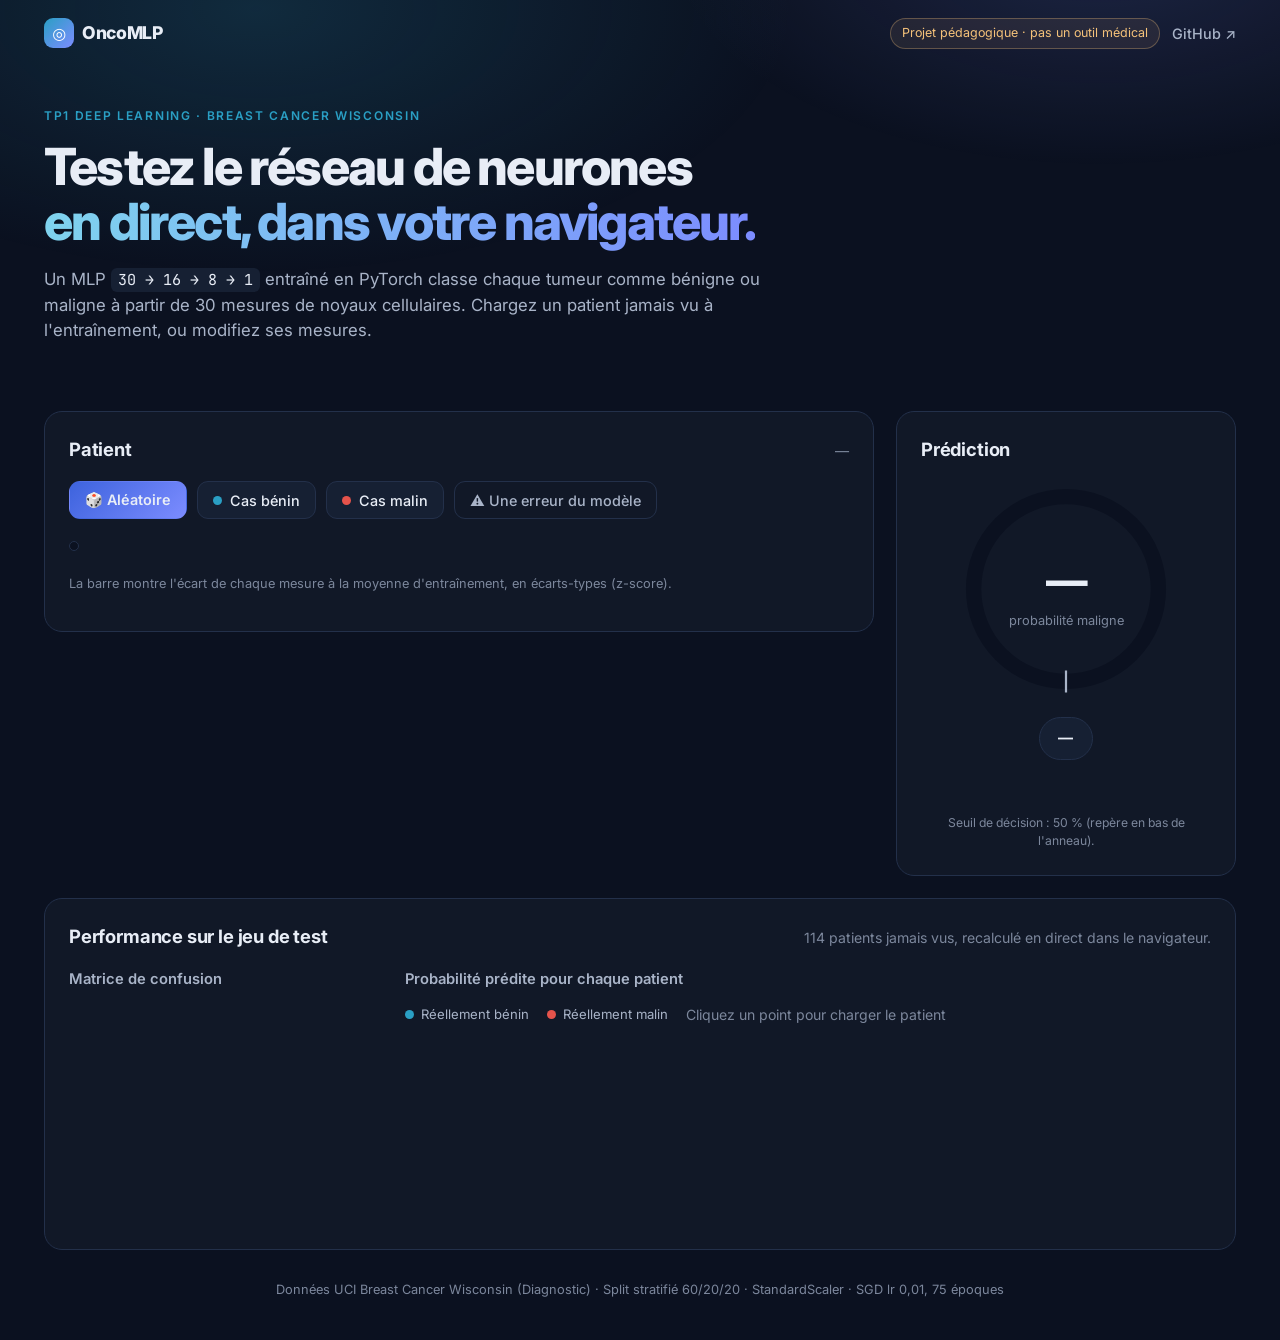
==== src/index.html @ f8999259 "Page autonome : CSS, JS et modèle intégrés dans docs/index.html Corrige l'affichage sans CSS quand l" ====
<!doctype html>
<html lang="fr">
<head>
  <meta charset="utf-8">
  <meta name="viewport" content="width=device-width, initial-scale=1">
  <title>OncoMLP · Testeur du modèle du TP1 Deep Learning</title>
  <link rel="preconnect" href="https://fonts.googleapis.com">
  <link rel="preconnect" href="https://fonts.gstatic.com" crossorigin>
  <link href="https://fonts.googleapis.com/css2?family=Inter:wght@400;500;600;700;800&family=JetBrains+Mono:wght@500&display=swap" rel="stylesheet">
  <link rel="stylesheet" href="style.css">
</head>
<body>
  <div class="glow"></div>

  <nav class="topbar">
    <div class="brand"><span class="logo">◎</span> OncoMLP</div>
    <div class="nav-right">
      <span class="pill-warn">Projet pédagogique · pas un outil médical</span>
      <a class="gh" href="https://github.com/diarraaaa/breast-cancer-mlp-demo" target="_blank" rel="noopener">GitHub ↗</a>
    </div>
  </nav>

  <header class="hero">
    <p class="eyebrow">TP1 Deep Learning · Breast Cancer Wisconsin</p>
    <h1>Testez le réseau de neurones<br><span class="grad">en direct, dans votre navigateur.</span></h1>
    <p class="lead">Un MLP <code>30 → 16 → 8 → 1</code> entraîné en PyTorch classe chaque tumeur comme bénigne ou maligne
      à partir de 30 mesures de noyaux cellulaires. Chargez un patient jamais vu à l'entraînement, ou modifiez ses mesures.</p>
    <div class="kpis" id="kpis"></div>
  </header>

  <main class="layout">
    <section class="panel inputs">
      <div class="panel-head">
        <h2>Patient</h2>
        <p class="muted" id="source">—</p>
      </div>
      <div class="actions">
        <button class="btn primary" id="btn-random">🎲 Aléatoire</button>
        <button class="btn" id="btn-benign"><i class="dot benign"></i>Cas bénin</button>
        <button class="btn" id="btn-malignant"><i class="dot malignant"></i>Cas malin</button>
        <button class="btn ghost" id="btn-error">⚠ Une erreur du modèle</button>
      </div>
      <div class="tabs" role="tablist" id="tabs"></div>
      <p class="hint">La barre montre l'écart de chaque mesure à la moyenne d'entraînement, en écarts-types (z-score).</p>
      <div class="features" id="features"></div>
    </section>

    <aside class="panel result">
      <h2>Prédiction</h2>
      <div class="ring-wrap">
        <svg viewBox="0 0 200 200" class="ring">
          <circle cx="100" cy="100" r="84" class="ring-track"/>
          <circle cx="100" cy="100" r="84" class="ring-fill" id="ring-fill"/>
          <line x1="6" y1="100" x2="26" y2="100" class="ring-tick"/>
        </svg>
        <div class="ring-center">
          <div class="ring-value" id="ring-value">—</div>
          <div class="ring-label">probabilité maligne</div>
        </div>
      </div>
      <div class="verdict" id="verdict">—</div>
      <div class="truth" id="truth"></div>
      <p class="fine">Seuil de décision : 50 % (repère en bas de l'anneau).</p>
    </aside>
  </main>

  <section class="panel eval">
    <div class="panel-head">
      <h2>Performance sur le jeu de test</h2>
      <p class="muted">114 patients jamais vus, recalculé en direct dans le navigateur.</p>
    </div>
    <div class="eval-grid">
      <div>
        <h3>Matrice de confusion</h3>
        <div class="cm" id="cm"></div>
      </div>
      <div class="strip-wrap">
        <h3>Probabilité prédite pour chaque patient</h3>
        <div class="legend">
          <span><i class="dot benign"></i>Réellement bénin</span>
          <span><i class="dot malignant"></i>Réellement malin</span>
          <span class="muted">Cliquez un point pour charger le patient</span>
        </div>
        <div class="strip" id="strip"></div>
      </div>
    </div>
  </section>

  <footer>
    Données UCI Breast Cancer Wisconsin (Diagnostic) · Split stratifié 60/20/20 · StandardScaler · SGD lr 0,01, 75 époques
  </footer>

  <div class="tooltip" id="tooltip"></div>
  <script src="app.js"></script>
</body>
</html>
---- src/style.css ----
:root {
  --bg: #0b1120;
  --surface: #111827;
  --surface-2: #162033;
  --border: #23304a;
  --text: #e8edf6;
  --text-2: #a9b4c8;
  --muted: #7c879c;
  --benign: #2a9fc4;
  --malignant: #e5534b;
  --accent: #7c8cff;
  --radius: 18px;
}
* { box-sizing: border-box; }
html { scroll-behavior: smooth; }
body {
  margin: 0; min-height: 100vh; background: var(--bg); color: var(--text);
  font-family: "Inter", system-ui, sans-serif; font-size: 15px; line-height: 1.5;
}
.glow {
  position: fixed; inset: -20vh -10vw auto; height: 70vh; z-index: -1; pointer-events: none;
  background: radial-gradient(50% 60% at 25% 30%, rgba(42, 159, 196, .18), transparent 70%),
              radial-gradient(40% 50% at 80% 20%, rgba(124, 140, 255, .16), transparent 70%);
}
code { font-family: "JetBrains Mono", monospace; font-size: .9em; background: var(--surface-2); padding: 2px 7px; border-radius: 6px; color: var(--text); }
.muted { color: var(--muted); margin: 0; font-size: .88rem; }

/* Top bar */
.topbar { max-width: 1240px; margin: 0 auto; padding: 18px 24px; display: flex; align-items: center; justify-content: space-between; gap: 12px; }
.brand { font-weight: 800; letter-spacing: -.02em; font-size: 1.1rem; display: flex; align-items: center; gap: 8px; }
.logo { display: grid; place-items: center; width: 30px; height: 30px; border-radius: 9px; background: linear-gradient(135deg, var(--benign), var(--accent)); color: #fff; font-size: 1rem; }
.nav-right { display: flex; align-items: center; gap: 12px; }
.pill-warn { font-size: .78rem; color: #f5c27a; border: 1px solid rgba(245, 194, 122, .3); background: rgba(245, 194, 122, .08); padding: 5px 11px; border-radius: 999px; }
.gh { color: var(--text-2); text-decoration: none; font-size: .9rem; font-weight: 500; }
.gh:hover { color: var(--text); }

/* Hero */
.hero { max-width: 1240px; margin: 0 auto; padding: 40px 24px 10px; }
.eyebrow { text-transform: uppercase; letter-spacing: .14em; font-size: .75rem; font-weight: 600; color: var(--benign); margin: 0 0 14px; }
h1 { font-size: clamp(2rem, 4.2vw, 3.2rem); line-height: 1.08; letter-spacing: -.035em; margin: 0 0 18px; font-weight: 800; }
.grad { background: linear-gradient(90deg, #7fd3ee, var(--accent)); -webkit-background-clip: text; background-clip: text; color: transparent; }
.lead { max-width: 720px; color: var(--text-2); font-size: 1.05rem; margin: 0 0 30px; }
.kpis { display: grid; grid-template-columns: repeat(auto-fit, minmax(150px, 1fr)); gap: 14px; }
.kpi { background: var(--surface); border: 1px solid var(--border); border-radius: 14px; padding: 16px 18px; }
.kpi-value { font-size: 1.9rem; font-weight: 700; letter-spacing: -.03em; font-variant-numeric: tabular-nums; }
.kpi-label { color: var(--text-2); font-size: .85rem; font-weight: 500; }
.kpi-note { color: var(--muted); font-size: .76rem; margin-top: 2px; }

/* Layout */
.layout { max-width: 1240px; margin: 28px auto 0; padding: 0 24px; display: grid; grid-template-columns: minmax(0, 1fr) 340px; gap: 22px; align-items: start; }
.panel { background: var(--surface); border: 1px solid var(--border); border-radius: var(--radius); padding: 24px; }
.panel h2 { margin: 0; font-size: 1.15rem; letter-spacing: -.01em; }
.panel h3 { margin: 0 0 14px; font-size: .92rem; font-weight: 600; color: var(--text-2); }
.panel-head { display: flex; justify-content: space-between; align-items: baseline; gap: 16px; flex-wrap: wrap; margin-bottom: 18px; }

/* Buttons */
.actions { display: flex; flex-wrap: wrap; gap: 10px; margin-bottom: 22px; }
.btn {
  display: inline-flex; align-items: center; gap: 8px; border: 1px solid var(--border); background: var(--surface-2);
  color: var(--text); border-radius: 11px; padding: 9px 15px; font: 500 .9rem "Inter", sans-serif; cursor: pointer;
  transition: border-color .15s, transform .15s, background .15s;
}
.btn:hover { border-color: #3a4a6b; transform: translateY(-1px); }
.btn.primary { background: linear-gradient(135deg, #3d63dd, var(--accent)); border-color: transparent; font-weight: 600; }
.btn.ghost { background: transparent; color: var(--text-2); }
.dot { display: inline-block; width: 9px; height: 9px; border-radius: 50%; }
.dot.benign { background: var(--benign); }
.dot.malignant { background: var(--malignant); }

/* Tabs */
.tabs { display: inline-flex; background: var(--bg); border: 1px solid var(--border); border-radius: 12px; padding: 4px; gap: 4px; margin-bottom: 10px; }
.tab { border: 0; background: transparent; color: var(--text-2); font: 500 .86rem "Inter", sans-serif; padding: 7px 14px; border-radius: 9px; cursor: pointer; }
.tab.active { background: var(--surface-2); color: var(--text); box-shadow: 0 1px 0 rgba(255,255,255,.04) inset; }
.hint { color: var(--muted); font-size: .8rem; margin: 6px 0 14px; }

/* Features */
.features { display: grid; grid-template-columns: repeat(auto-fit, minmax(330px, 1fr)); gap: 4px 26px; }
.feat { display: grid; grid-template-columns: 1fr 96px 96px; align-items: center; gap: 12px; padding: 8px 0; border-bottom: 1px solid rgba(35, 48, 74, .6); }
.feat-name { font-size: .88rem; color: var(--text-2); white-space: nowrap; overflow: hidden; text-overflow: ellipsis; }
.zbar { position: relative; height: 8px; background: var(--bg); border-radius: 4px; }
.zbar::after { content: ""; position: absolute; left: 50%; top: -3px; bottom: -3px; width: 1px; background: #3a4a6b; }
.zbar-fill { position: absolute; top: 0; bottom: 0; background: #8796b8; border-radius: 4px; transition: left .25s, width .25s; }
.feat input {
  width: 100%; background: var(--bg); border: 1px solid var(--border); color: var(--text); border-radius: 8px;
  padding: 6px 9px; font: 500 .85rem "JetBrains Mono", monospace; text-align: right; outline: none;
}
.feat input:focus { border-color: var(--accent); box-shadow: 0 0 0 3px rgba(124, 140, 255, .18); }

/* Result */
.result { position: sticky; top: 20px; text-align: center; }
.result h2 { text-align: left; }
.ring-wrap { position: relative; width: 220px; height: 220px; margin: 16px auto 8px; }
.ring { width: 100%; height: 100%; transform: rotate(-90deg); }
.ring-track { fill: none; stroke: var(--bg); stroke-width: 14; }
.ring-fill { fill: none; stroke: var(--benign); stroke-width: 14; stroke-linecap: round; stroke-dasharray: 527.8; stroke-dashoffset: 527.8; transition: stroke-dashoffset .6s cubic-bezier(.2,.8,.2,1), stroke .3s; }
.ring-tick { stroke: var(--text-2); stroke-width: 2; }
.ring-center { position: absolute; inset: 0; display: grid; place-content: center; }
.ring-value { font-size: 2.6rem; font-weight: 800; letter-spacing: -.04em; font-variant-numeric: tabular-nums; }
.ring-label { color: var(--muted); font-size: .8rem; }
.verdict { display: inline-flex; align-items: center; gap: 9px; margin-top: 10px; padding: 9px 18px; border-radius: 999px; font-weight: 700; letter-spacing: .02em; background: var(--surface-2); border: 1px solid var(--border); }
.verdict.benign { border-color: rgba(42, 159, 196, .5); background: rgba(42, 159, 196, .12); }
.verdict.malignant { border-color: rgba(229, 83, 75, .55); background: rgba(229, 83, 75, .12); }
.truth { margin-top: 16px; font-size: .9rem; color: var(--text-2); min-height: 1.4em; }
.truth .ok { color: #4fc38a; font-weight: 600; }
.truth .ko { color: #f08a84; font-weight: 600; }
.fine { color: var(--muted); font-size: .76rem; margin: 18px 0 0; }

/* Evaluation */
.eval { max-width: 1192px; margin: 22px auto 0; }
.eval-grid { display: grid; grid-template-columns: 300px minmax(0, 1fr); gap: 36px; }
.cm { display: grid; grid-template-columns: auto 1fr 1fr; gap: 2px; font-size: .82rem; }
.cm .axis { color: var(--muted); display: grid; place-items: center; padding: 6px; text-align: center; }
.cm .cell { border-radius: 10px; padding: 18px 8px; text-align: center; cursor: default; }
.cm .cell b { display: block; font-size: 1.7rem; font-weight: 700; color: var(--text); }
.cm .cell span { color: var(--text-2); font-size: .76rem; }
.legend { display: flex; gap: 18px; flex-wrap: wrap; font-size: .82rem; color: var(--text-2); margin-bottom: 8px; }
.legend span { display: inline-flex; align-items: center; gap: 7px; }
.strip { position: relative; height: 190px; margin-top: 10px; }
.strip .axis-line { position: absolute; left: 0; right: 0; bottom: 24px; height: 1px; background: var(--border); }
.strip .thr { position: absolute; top: 0; bottom: 24px; width: 0; border-left: 1px dashed #56648a; }
.strip .thr-label { position: absolute; top: -2px; transform: translateX(6px); font-size: .74rem; color: var(--muted); white-space: nowrap; }
.strip .tick { position: absolute; bottom: 0; transform: translateX(-50%); font-size: .74rem; color: var(--muted); white-space: nowrap; }
.strip .tick:first-of-type { transform: none; }
.strip .tick:last-of-type { transform: translateX(-100%); }
.strip .pt { position: absolute; width: 10px; height: 10px; margin: -5px 0 0 -5px; border-radius: 50%; box-shadow: 0 0 0 2px var(--surface); cursor: pointer; transition: transform .15s; }
.strip .pt::before { content: ""; position: absolute; inset: -6px; }
.strip .pt:hover, .strip .pt.current { transform: scale(1.6); z-index: 2; }
.strip .pt.current { box-shadow: 0 0 0 2px var(--surface), 0 0 0 4px var(--text); }

.tooltip { position: fixed; pointer-events: none; background: #1d2840; border: 1px solid #33425f; color: var(--text); padding: 8px 11px; border-radius: 9px; font-size: .8rem; box-shadow: 0 8px 24px rgba(0,0,0,.35); opacity: 0; transition: opacity .12s; z-index: 10; max-width: 260px; }
.tooltip.show { opacity: 1; }

footer { max-width: 1240px; margin: 0 auto; padding: 30px 24px 40px; color: var(--muted); font-size: .8rem; text-align: center; }

@media (max-width: 920px) {
  .layout { grid-template-columns: 1fr; }
  .result { position: static; order: -1; }
  .eval-grid { grid-template-columns: 1fr; }
  .eval { margin: 22px 24px 0; }
}
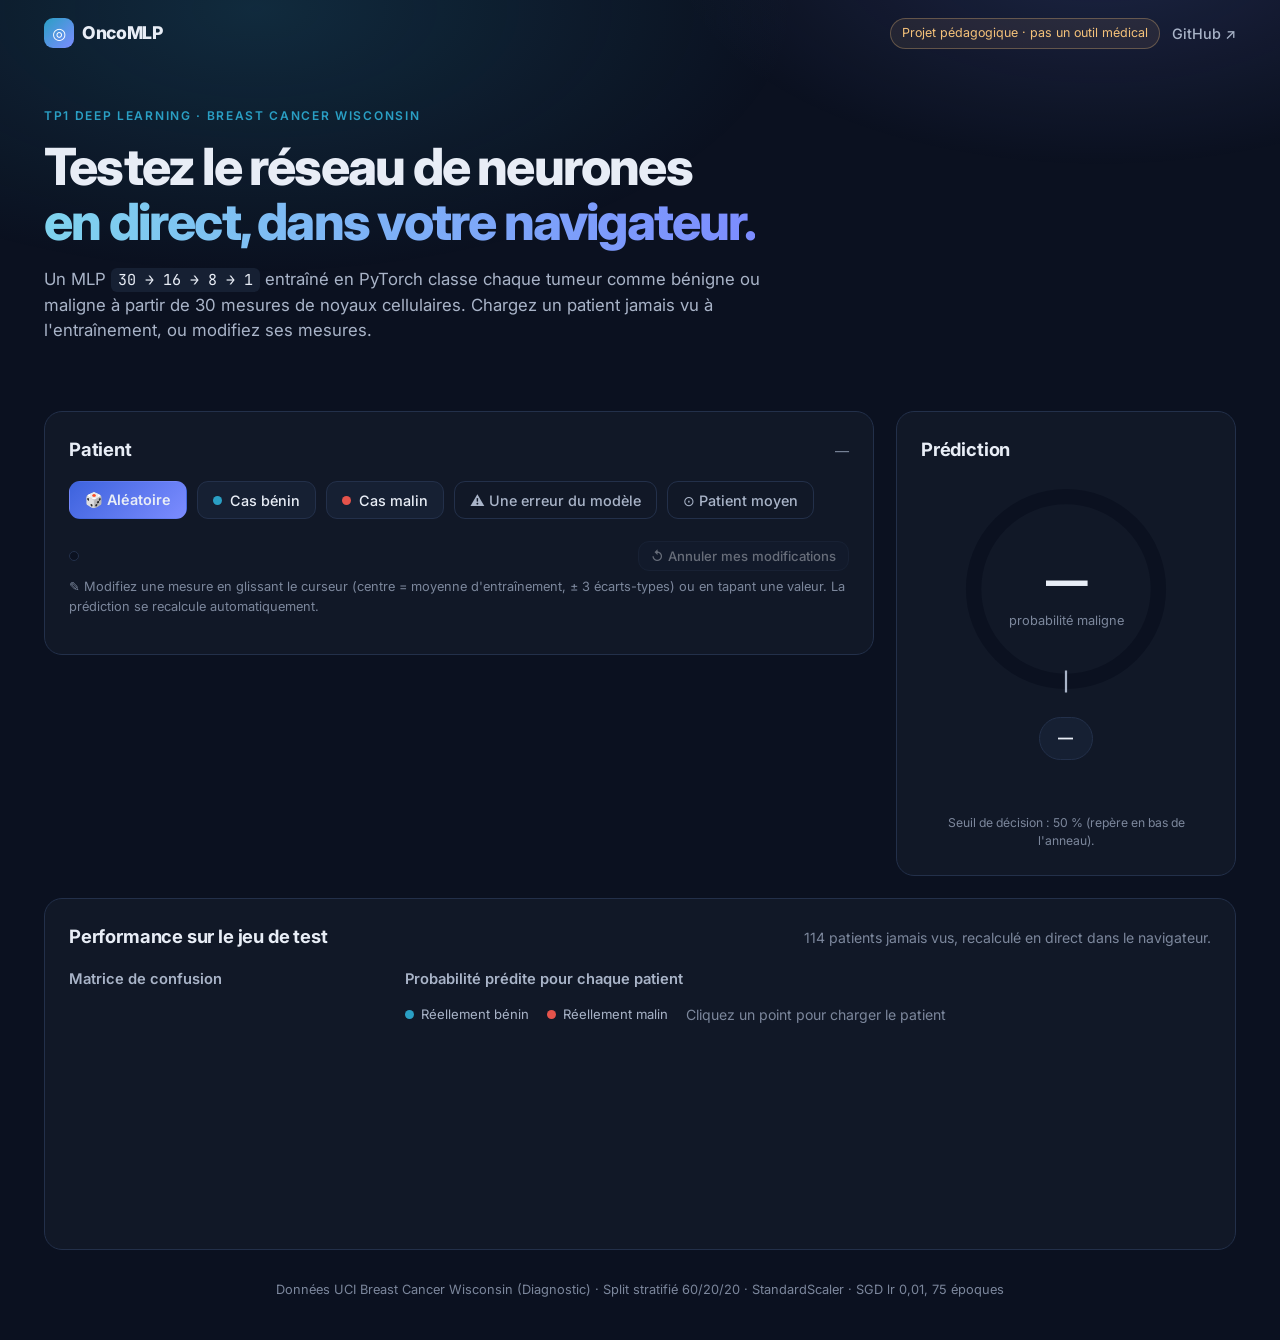
==== commit 5490842a: "Curseurs pour modifier les mesures + animation de chargement de la prédiction - curseur ± 3 écarts-t" ====
--- a/src/index.html
+++ b/src/index.html
@@ -39,13 +39,21 @@
         <button class="btn" id="btn-benign"><i class="dot benign"></i>Cas bénin</button>
         <button class="btn" id="btn-malignant"><i class="dot malignant"></i>Cas malin</button>
         <button class="btn ghost" id="btn-error">⚠ Une erreur du modèle</button>
+        <button class="btn ghost" id="btn-mean">⊙ Patient moyen</button>
       </div>
-      <div class="tabs" role="tablist" id="tabs"></div>
-      <p class="hint">La barre montre l'écart de chaque mesure à la moyenne d'entraînement, en écarts-types (z-score).</p>
+      <div class="toolbar">
+        <div class="tabs" role="tablist" id="tabs"></div>
+        <div class="edit-tools">
+          <span class="edit-count" id="edit-count"></span>
+          <button class="btn small" id="btn-reset" disabled>↺ Annuler mes modifications</button>
+        </div>
+      </div>
+      <p class="hint">✎ Modifiez une mesure en glissant le curseur (centre = moyenne d'entraînement, ± 3 écarts-types)
+        ou en tapant une valeur. La prédiction se recalcule automatiquement.</p>
       <div class="features" id="features"></div>
     </section>
 
-    <aside class="panel result">
+    <aside class="panel result" id="result">
       <h2>Prédiction</h2>
       <div class="ring-wrap">
         <svg viewBox="0 0 200 200" class="ring">
--- a/src/style.css
+++ b/src/style.css
@@ -75,16 +75,50 @@
 
 /* Features */
 .features { display: grid; grid-template-columns: repeat(auto-fit, minmax(330px, 1fr)); gap: 4px 26px; }
-.feat { display: grid; grid-template-columns: 1fr 96px 96px; align-items: center; gap: 12px; padding: 8px 0; border-bottom: 1px solid rgba(35, 48, 74, .6); }
+.feat { display: grid; grid-template-columns: minmax(0, 1fr) 130px 96px; align-items: center; gap: 12px; padding: 8px 0; border-bottom: 1px solid rgba(35, 48, 74, .6); }
 .feat-name { font-size: .88rem; color: var(--text-2); white-space: nowrap; overflow: hidden; text-overflow: ellipsis; }
-.zbar { position: relative; height: 8px; background: var(--bg); border-radius: 4px; }
-.zbar::after { content: ""; position: absolute; left: 50%; top: -3px; bottom: -3px; width: 1px; background: #3a4a6b; }
-.zbar-fill { position: absolute; top: 0; bottom: 0; background: #8796b8; border-radius: 4px; transition: left .25s, width .25s; }
-.feat input {
+.feat.edited .feat-name { color: var(--text); font-weight: 600; }
+.feat.edited .feat-name::before { content: "✎ "; color: var(--accent); }
+.feat input[type=number] {
   width: 100%; background: var(--bg); border: 1px solid var(--border); color: var(--text); border-radius: 8px;
   padding: 6px 9px; font: 500 .85rem "JetBrains Mono", monospace; text-align: right; outline: none;
 }
-.feat input:focus { border-color: var(--accent); box-shadow: 0 0 0 3px rgba(124, 140, 255, .18); }
+.feat.edited input[type=number] { border-color: rgba(124, 140, 255, .55); }
+.feat input[type=number]:focus { border-color: var(--accent); box-shadow: 0 0 0 3px rgba(124, 140, 255, .18); }
+
+/* Curseur : piste sombre, repère central = moyenne, remplissage du centre à la valeur */
+.feat input[type=range] {
+  -webkit-appearance: none; appearance: none; width: 100%; height: 22px; margin: 0; background: transparent; cursor: pointer;
+  --from: 50%; --to: 50%;
+}
+.feat input[type=range]::-webkit-slider-runnable-track {
+  height: 6px; border-radius: 3px;
+  background:
+    linear-gradient(#3a4a6b, #3a4a6b) 50% 0 / 1px 100% no-repeat,
+    linear-gradient(90deg, transparent var(--from), #8796b8 var(--from), #8796b8 var(--to), transparent var(--to)),
+    var(--bg);
+}
+.feat input[type=range]::-moz-range-track {
+  height: 6px; border-radius: 3px;
+  background:
+    linear-gradient(#3a4a6b, #3a4a6b) 50% 0 / 1px 100% no-repeat,
+    linear-gradient(90deg, transparent var(--from), #8796b8 var(--from), #8796b8 var(--to), transparent var(--to)),
+    var(--bg);
+}
+.feat input[type=range]::-webkit-slider-thumb {
+  -webkit-appearance: none; width: 14px; height: 14px; margin-top: -4px; border-radius: 50%;
+  background: var(--text); border: 2px solid var(--surface); box-shadow: 0 0 0 1px #56648a; transition: transform .12s;
+}
+.feat input[type=range]::-moz-range-thumb { width: 12px; height: 12px; border-radius: 50%; background: var(--text); border: 2px solid var(--surface); }
+.feat input[type=range]:hover::-webkit-slider-thumb, .feat input[type=range]:active::-webkit-slider-thumb { transform: scale(1.25); box-shadow: 0 0 0 4px rgba(124, 140, 255, .25); }
+.feat.edited input[type=range]::-webkit-slider-thumb { background: var(--accent); }
+
+.toolbar { display: flex; justify-content: space-between; align-items: center; gap: 12px; flex-wrap: wrap; margin-bottom: 4px; }
+.toolbar .tabs { margin-bottom: 0; }
+.edit-tools { display: flex; align-items: center; gap: 10px; }
+.edit-count { font-size: .8rem; color: var(--accent); font-weight: 600; }
+.btn.small { padding: 6px 12px; font-size: .82rem; }
+.btn:disabled { opacity: .4; cursor: default; transform: none; }
 
 /* Result */
 .result { position: sticky; top: 20px; text-align: center; }
@@ -103,6 +137,17 @@
 .truth { margin-top: 16px; font-size: .9rem; color: var(--text-2); min-height: 1.4em; }
 .truth .ok { color: #4fc38a; font-weight: 600; }
 .truth .ko { color: #f08a84; font-weight: 600; }
+.truth .delta { color: var(--muted); font-size: .82rem; }
+
+/* Chargement de la prédiction */
+@keyframes spin { from { transform: rotate(-90deg); } to { transform: rotate(270deg); } }
+@keyframes pulse { 50% { opacity: .45; } }
+.result.loading .ring { animation: spin .9s linear infinite; }
+.result.loading .ring-fill { stroke: var(--accent) !important; stroke-dashoffset: 400 !important; transition: none; }
+.result.loading .ring-tick { opacity: 0; }
+.result.loading .ring-label { animation: pulse 1s ease-in-out infinite; }
+.result.loading .verdict { color: var(--text-2); }
+.spinner { width: 14px; height: 14px; border-radius: 50%; border: 2px solid var(--border); border-top-color: var(--accent); animation: spin .7s linear infinite; }
 .fine { color: var(--muted); font-size: .76rem; margin: 18px 0 0; }
 
 /* Evaluation */
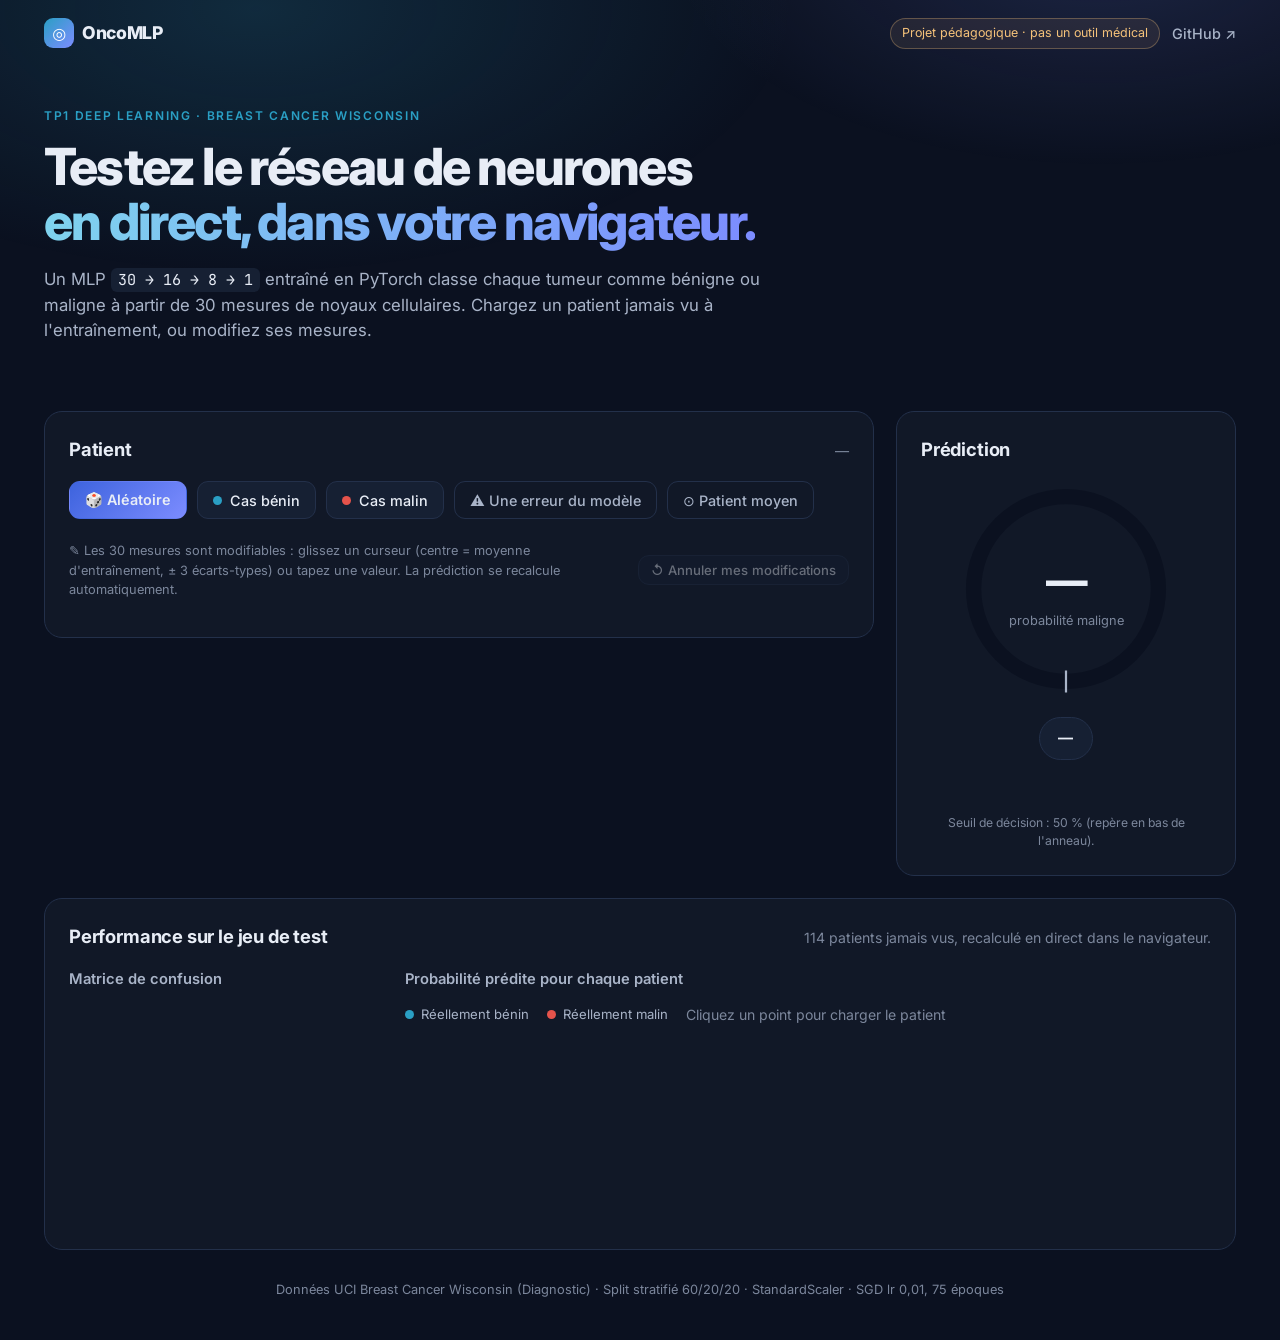
==== commit a4be7373: "Affiche les 30 mesures en même temps (3 blocs au lieu d'onglets) Co-Authored-By: Claude Opus 5.5 <no" ====
--- a/src/index.html
+++ b/src/index.html
@@ -42,14 +42,14 @@
         <button class="btn ghost" id="btn-mean">⊙ Patient moyen</button>
       </div>
       <div class="toolbar">
-        <div class="tabs" role="tablist" id="tabs"></div>
+        <p class="hint">✎ Les 30 mesures sont modifiables : glissez un curseur (centre = moyenne d'entraînement,
+          ± 3 écarts-types) ou tapez une valeur. La prédiction se recalcule automatiquement.</p>
         <div class="edit-tools">
           <span class="edit-count" id="edit-count"></span>
           <button class="btn small" id="btn-reset" disabled>↺ Annuler mes modifications</button>
         </div>
       </div>
-      <p class="hint">✎ Modifiez une mesure en glissant le curseur (centre = moyenne d'entraînement, ± 3 écarts-types)
-        ou en tapant une valeur. La prédiction se recalcule automatiquement.</p>
+
       <div class="features" id="features"></div>
     </section>
 
--- a/src/style.css
+++ b/src/style.css
@@ -67,14 +67,13 @@
 .dot.benign { background: var(--benign); }
 .dot.malignant { background: var(--malignant); }
 
-/* Tabs */
-.tabs { display: inline-flex; background: var(--bg); border: 1px solid var(--border); border-radius: 12px; padding: 4px; gap: 4px; margin-bottom: 10px; }
-.tab { border: 0; background: transparent; color: var(--text-2); font: 500 .86rem "Inter", sans-serif; padding: 7px 14px; border-radius: 9px; cursor: pointer; }
-.tab.active { background: var(--surface-2); color: var(--text); box-shadow: 0 1px 0 rgba(255,255,255,.04) inset; }
 .hint { color: var(--muted); font-size: .8rem; margin: 6px 0 14px; }
 
 /* Features */
-.features { display: grid; grid-template-columns: repeat(auto-fit, minmax(330px, 1fr)); gap: 4px 26px; }
+.features { display: flex; flex-direction: column; gap: 22px; }
+.feat-group h3 { margin: 0 0 4px; font-size: .78rem; text-transform: uppercase; letter-spacing: .1em; color: var(--benign); font-weight: 700; }
+.feat-group h3 span { text-transform: none; letter-spacing: 0; color: var(--muted); font-weight: 500; margin-left: 6px; font-size: .8rem; }
+.feat-grid { display: grid; grid-template-columns: repeat(auto-fit, minmax(330px, 1fr)); gap: 0 26px; }
 .feat { display: grid; grid-template-columns: minmax(0, 1fr) 130px 96px; align-items: center; gap: 12px; padding: 8px 0; border-bottom: 1px solid rgba(35, 48, 74, .6); }
 .feat-name { font-size: .88rem; color: var(--text-2); white-space: nowrap; overflow: hidden; text-overflow: ellipsis; }
 .feat.edited .feat-name { color: var(--text); font-weight: 600; }
@@ -113,8 +112,8 @@
 .feat input[type=range]:hover::-webkit-slider-thumb, .feat input[type=range]:active::-webkit-slider-thumb { transform: scale(1.25); box-shadow: 0 0 0 4px rgba(124, 140, 255, .25); }
 .feat.edited input[type=range]::-webkit-slider-thumb { background: var(--accent); }
 
-.toolbar { display: flex; justify-content: space-between; align-items: center; gap: 12px; flex-wrap: wrap; margin-bottom: 4px; }
-.toolbar .tabs { margin-bottom: 0; }
+.toolbar { display: flex; justify-content: space-between; align-items: center; gap: 16px; flex-wrap: wrap; margin-bottom: 14px; }
+.toolbar .hint { flex: 1 1 380px; margin: 0; }
 .edit-tools { display: flex; align-items: center; gap: 10px; }
 .edit-count { font-size: .8rem; color: var(--accent); font-weight: 600; }
 .btn.small { padding: 6px 12px; font-size: .82rem; }
